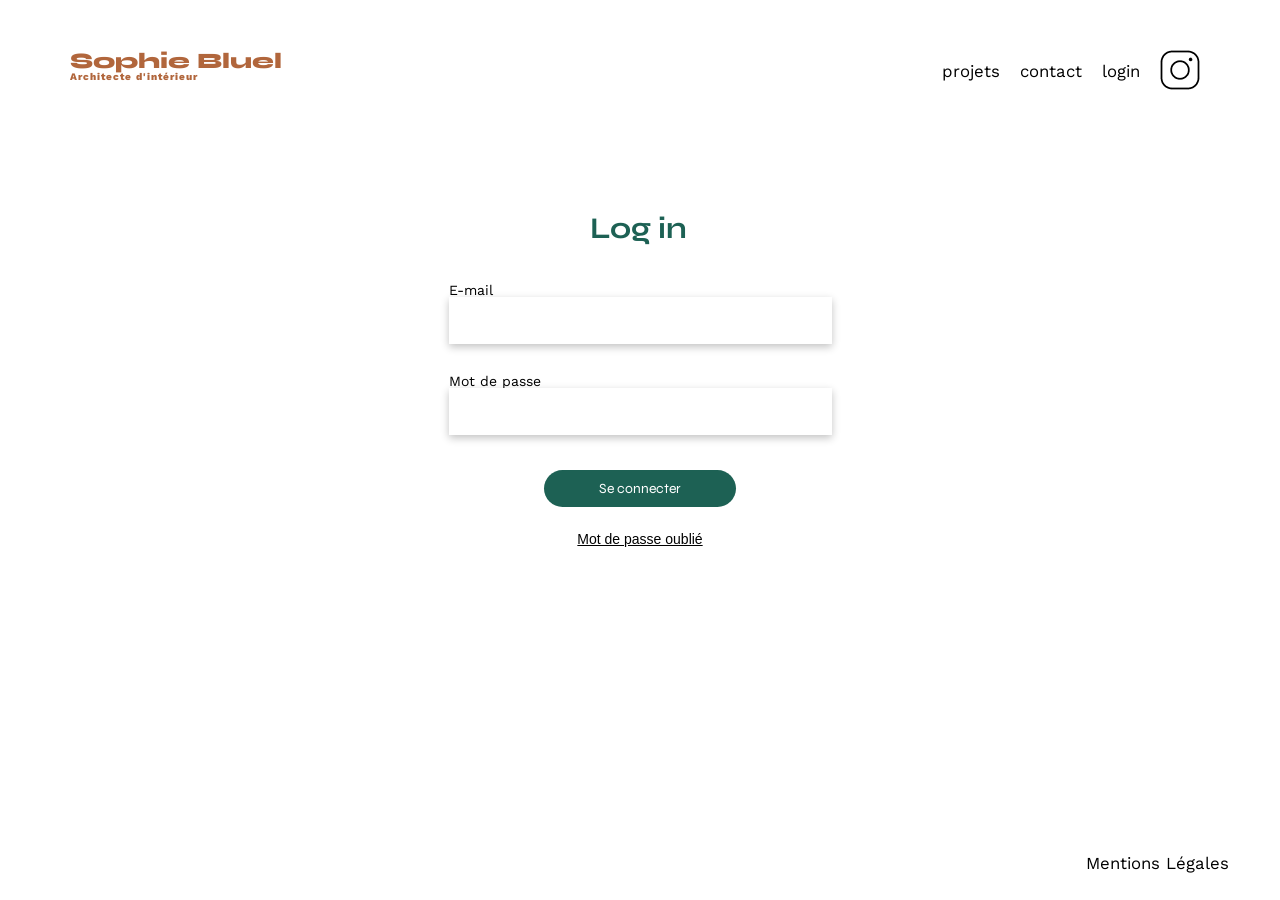
==== FrontEnd/login.html @ 62dec587 "[ADD] Login page" ====
<!DOCTYPE html>
<html lang="fr">

<head>
    <meta charset="UTF-8">
    <title>Sophie Bluel - Architecte d'intérieur</title>
    <meta name="viewport" content="width=device-width, initial-scale=1.0">
    <link rel="preconnect" href="https://fonts.googleapis.com">
    <link rel="preconnect" href="https://fonts.gstatic.com" crossorigin>
    <link href="https://fonts.googleapis.com/css2?family=Syne:wght@700;800&family=Work+Sans&display=swap"
        rel="stylesheet">
    <meta name="description" content="">
    <link rel="stylesheet" href="./assets/style.css">
</head>

<body>
    <header>
        <h1>Sophie Bluel <span>Architecte d'intérieur</span></h1>
        <nav>
            <ul>
                <li><a href="./index.html">projets</a></li>
                <li>contact</li>
                <li><a href="./login.html">login</a></li>
                <li><img src="./assets/icons/instagram.png" alt="Instagram"></li>
            </ul>
        </nav>
    </header>
    <main>
        <div class="form">
            <h1 id="login__title">Log in</h1>
            <form action="#" method="post" enctype="multipart/form-data">
                <label for="email" class="">E-mail</label>
                <input type="email" class="" id="email" name="email">
                <label for="password" class="">Mot de passe</label>
                <input type="password" class="" id="password" name="password">
                <button type="submit" class="login__btn">Se connecter</button>
            </form>
            <a href="" class="forgot__password">Mot de passe oublié</a>
        </div>
    </main>
    <footer class="footer__login" >
        <nav>
            <ul>
                <li>Mentions Légales</li>
            </ul>
        </nav>
    </footer>
</body>

</html>
---- FrontEnd/assets/style.css ----
/* http://meyerweb.com/eric/tools/css/reset/
   v2.0 | 20110126
   License: none (public domain)
*/

html, body, div, span, applet, object, iframe,
h1, h2, h3, h4, h5, h6, p, blockquote, pre,
a, abbr, acronym, address, big, cite, code,
del, dfn, em, img, ins, kbd, q, s, samp,
small, strike, strong, sub, sup, tt, var,
b, u, i, center,
dl, dt, dd, ol, ul, li,
fieldset, form, label, legend,
table, caption, tbody, tfoot, thead, tr, th, td,
article, aside, canvas, details, embed,
figure, figcaption, footer, header, hgroup,
menu, nav, output, ruby, section, summary,
time, mark, audio, video {
	margin: 0;
	padding: 0;
	border: 0;
	font-size: 100%;
	font: inherit;
	vertical-align: baseline;
}
/* HTML5 display-role reset for older browsers */
article, aside, details, figcaption, figure,
footer, header, hgroup, menu, nav, section {
	display: block;
}
body {
	line-height: 1;
}
ol, ul {
	list-style: none;
}
blockquote, q {
	quotes: none;
}
blockquote:before, blockquote:after,
q:before, q:after {
	content: '';
	content: none;
}
table {
	border-collapse: collapse;
	border-spacing: 0;
}
/** end reset css**/
body {
	max-width: 1140px;
	margin:auto;
	font-family: 'Work Sans' ;
	font-size: 14px;
}
header {
	display: flex;
	justify-content: space-between;
	margin: 50px 0
}
section {
	margin: 50px 0
}

h1{
	display: flex;
	flex-direction: column;
	font-family: 'Syne';
	font-size: 22px;
	font-weight: 800;
	color: #B1663C
}

h1 > span {
	font-family: 'Work Sans';
	font-size:10px;
	letter-spacing: 0.1em;
;
}

h2{
	font-family: 'Syne';
	font-weight: 700;
	font-size: 30px;
	color: #1D6154
}
nav ul {
	display: flex;
	align-items: center;
	list-style-type: none;

}
nav li {
	padding: 0 10px;
	font-size: 1.2em;
}
nav li a{
	text-decoration: none;
	color: black;
}
li:hover {
	color: #B1663C;
}
li:hover a{
	color: #B1663C;
}
#introduction {
	display: flex;
	align-items: center;
}
#introduction figure {
	flex: 1
}
#introduction img {
	display: block;
	margin: auto;
	width: 80%;
}

#introduction article {
	flex: 1
}
#introduction h2 {
	margin-bottom: 1em;
}

#introduction p {
	margin-bottom: 0.5em;
}
#portfolio h2 {
	text-align: center;
	margin-bottom: 1em;
}

.filter {
	display: flex;
	flex-direction: row;
	justify-content: center;
	margin-bottom: 45px;
}

.filter__btn {
	font-family: 'Syne';
	background-color: white;
	padding: 7px 15px 7px 15px;
	border-radius: 25px;
	margin-right: 5px;
	color: #1D6154;
	border: #1D6154 1px solid;
}

.filter__btn--selected {
	background-color: #1D6154;
	color: white;
}

/**************************************/


.gallery {
	width: 100%;
	display: grid;
	grid-template-columns: 1fr 1fr 1fr;
	grid-column-gap: 20px;
	grid-row-gap: 20px;
}

.gallery img {
	width: 100%;

}
#contact {
	width: 50%;
margin: auto;
}
#contact > * {
	text-align: center;

}
#contact h2{
	margin-bottom: 20px;
}
#contact form {
	text-align: left;
	margin-top:30px;
	display: flex;
	flex-direction: column;
}

#contact input {
	height: 50px;
	font-size: 1.2em;
	border: none;
	box-shadow: 0px 4px 14px rgba(0, 0, 0, 0.09);
}
#contact label {
	margin: 2em 0 1em 0;
}
#contact textarea {
	border: none;
	box-shadow: 0px 4px 14px rgba(0, 0, 0, 0.09);
}

input[type="submit"]{
	font-family: 'Syne';
	font-weight: 700;
	color: white;
	background-color: #1D6154;
	margin : 2em auto ;
	width: 180px;
	text-align: center;
	border-radius: 60px ;
}

/***** LOG IN PAGE *****/
.form {
	display: flex;
	align-items: center;
	flex-direction: column;
	margin-top: 120px;
}
.form #login__title {
	font-size: 30px;
	color: #1D6154;
	font-weight: 700;
	width: 100px;
	height: 15px;
	margin-bottom: 25px;
}
.form label {
	display: flex;
	margin-top: 30px;
}
.form input {
	width: 379px;
	height: 45px;
	border: none;
	box-shadow: rgba(0, 0, 0, 0.24)0px 3px 8px;
	
}
.form .login__btn {
	display: flex;
	justify-content: center;
	padding: 10px 40px 10px 40px;
	border-radius: 25px;
	border: none;
	background-color: #1D6154;
	color: white;
	font-size: 14px;
	font-family: 'Syne';
	margin-top: 35px;
	margin-bottom: 25px;
	align-items: center;
	width: 50%;
	margin-left: 25%;
}

.form .forgot__password {
	color: black;
	font-family: 'work', sans-serif;
	font-size: 14px;
}

/***** END LOG IN PAGE *****/
.footer__login {
	position: absolute;
	bottom: 0;
	width: 99%;
	left: 0;
}
footer nav ul {
	display: flex;
	justify-content: flex-end;
	margin: 2em;
}
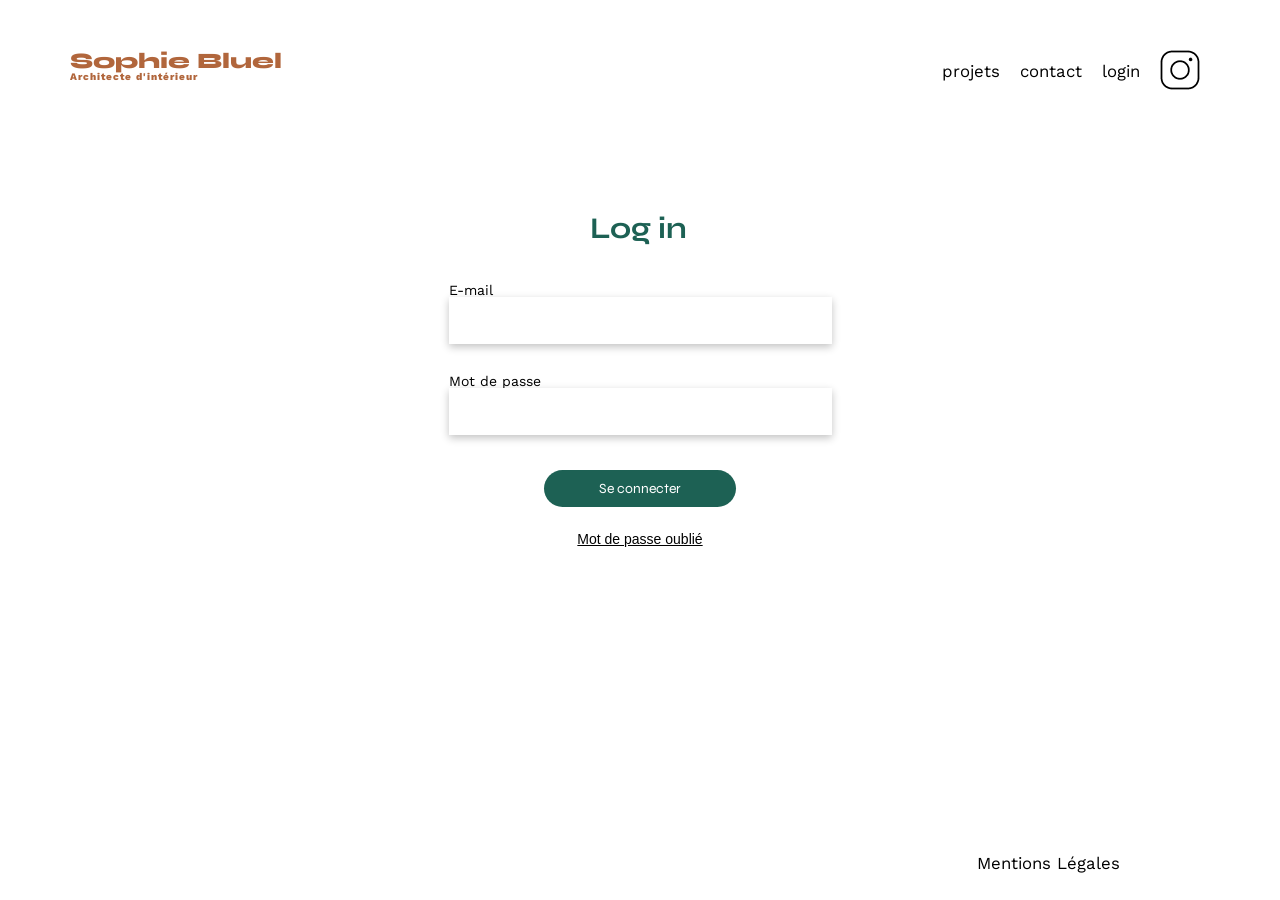
==== commit 63e91a78: "[UPDATE] Functional login function" ====
--- a/FrontEnd/login.html
+++ b/FrontEnd/login.html
@@ -11,6 +11,7 @@
         rel="stylesheet">
     <meta name="description" content="">
     <link rel="stylesheet" href="./assets/style.css">
+    <script src="./assets/js/login.js" defer></script>
 </head>
 
 <body>
@@ -26,16 +27,16 @@
         </nav>
     </header>
     <main>
-        <div class="form">
+        <div class="login">
             <h1 id="login__title">Log in</h1>
-            <form action="#" method="post" enctype="multipart/form-data">
-                <label for="email" class="">E-mail</label>
-                <input type="email" class="" id="email" name="email">
-                <label for="password" class="">Mot de passe</label>
-                <input type="password" class="" id="password" name="password">
-                <button type="submit" class="login__btn">Se connecter</button>
+            <form class="login__form" >
+                <label for="email" >E-mail</label>
+                <input type="email"  id="email" name="email" required>
+                <label for="password" >Mot de passe</label>
+                <input type="password"  id="password" name="password" required>
+                <button class="login__btn">Se connecter</button>
             </form>
-            <a href="" class="forgot__password">Mot de passe oublié</a>
+            <a href="#" class="forgot__password">Mot de passe oublié</a>
         </div>
     </main>
     <footer class="footer__login" >
--- a/FrontEnd/assets/style.css
+++ b/FrontEnd/assets/style.css
@@ -213,13 +213,13 @@
 }
 
 /***** LOG IN PAGE *****/
-.form {
+.login {
 	display: flex;
 	align-items: center;
 	flex-direction: column;
 	margin-top: 120px;
 }
-.form #login__title {
+.login #login__title {
 	font-size: 30px;
 	color: #1D6154;
 	font-weight: 700;
@@ -227,18 +227,18 @@
 	height: 15px;
 	margin-bottom: 25px;
 }
-.form label {
+.login label {
 	display: flex;
 	margin-top: 30px;
 }
-.form input {
+.login input {
 	width: 379px;
 	height: 45px;
 	border: none;
 	box-shadow: rgba(0, 0, 0, 0.24)0px 3px 8px;
 	
 }
-.form .login__btn {
+.login .login__btn {
 	display: flex;
 	justify-content: center;
 	padding: 10px 40px 10px 40px;
@@ -255,7 +255,7 @@
 	margin-left: 25%;
 }
 
-.form .forgot__password {
+.login .forgot__password {
 	color: black;
 	font-family: 'work', sans-serif;
 	font-size: 14px;
@@ -265,7 +265,7 @@
 .footer__login {
 	position: absolute;
 	bottom: 0;
-	width: 99%;
+	width: 100%;
 	left: 0;
 }
 footer nav ul {
@@ -274,3 +274,6 @@
 	margin: 2em;
 }
 
+.footer__login nav ul li {
+	margin-right: 10%;
+}
